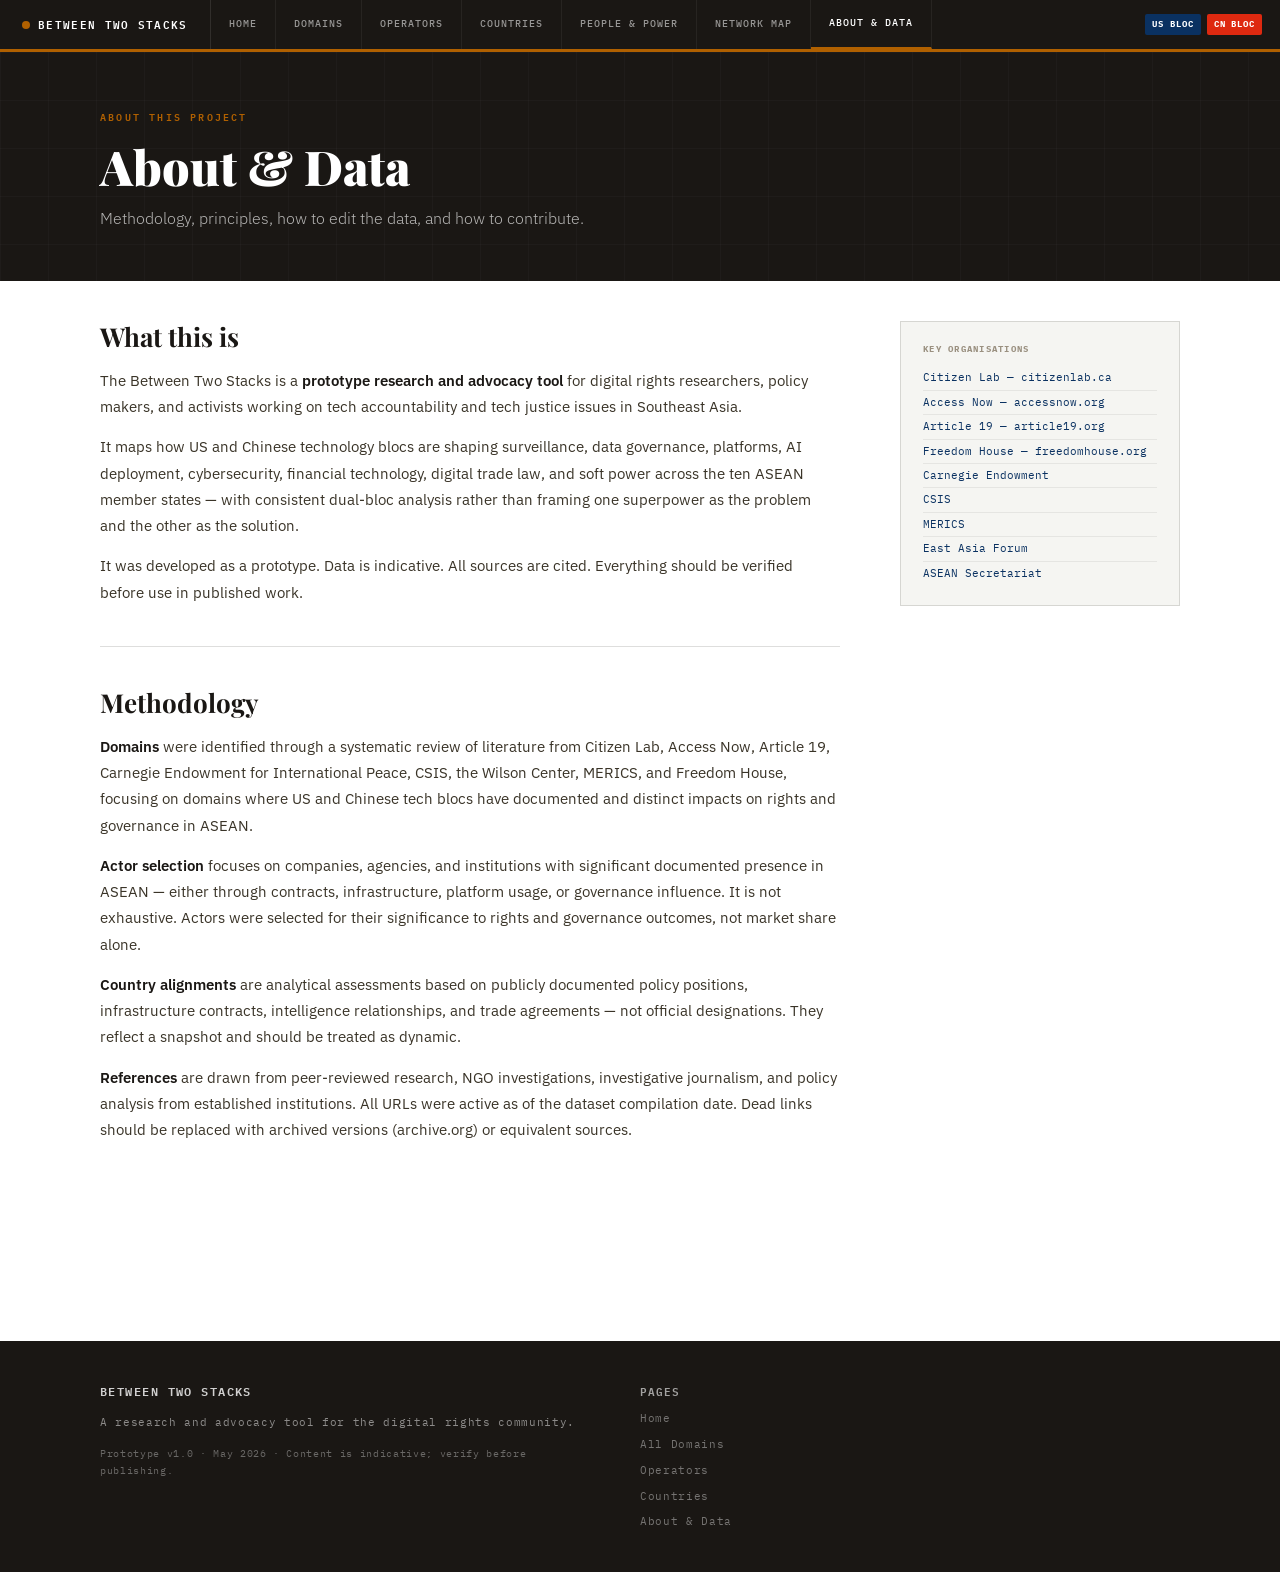
==== about.html @ 8ded8108 "Add files via upload" ====
<!DOCTYPE html>
<html lang="en">
<head>
<meta charset="UTF-8">
<meta name="viewport" content="width=device-width, initial-scale=1.0">
<title>About & Data — Between Two Stacks</title>
<link rel="stylesheet" href="style.css">
<style>
.about-section {
  max-width: 760px;
  padding: 0 0 40px;
}

.about-section h2 {
  font-family: var(--serif);
  font-size: 26px;
  font-weight: 700;
  margin-bottom: 16px;
  margin-top: 40px;
  padding-top: 40px;
  border-top: 1px solid var(--border);
  line-height: 1.2;
}

.about-section h2:first-of-type {
  margin-top: 0;
  border-top: none;
  padding-top: 0;
}

.about-section p {
  font-size: 15px;
  line-height: 1.75;
  color: var(--ink2);
  margin-bottom: 14px;
}

.about-section p strong { color: var(--ink); font-weight: 600; }

.about-section ul {
  margin: 12px 0 16px 20px;
  display: flex;
  flex-direction: column;
  gap: 6px;
}

.about-section li {
  font-size: 14px;
  line-height: 1.65;
  color: var(--ink2);
}

.about-section li strong { color: var(--ink); font-weight: 600; }

/* Code blocks */
.code-block {
  background: var(--ink);
  color: #C8B89A;
  padding: 20px 24px;
  font-family: var(--mono);
  font-size: 12px;
  line-height: 1.7;
  border-radius: 4px;
  margin: 16px 0;
  overflow-x: auto;
  white-space: pre;
}

.code-block .cm { color: rgba(255,255,255,0.35); }
.code-block .ck { color: #7eb8c9; }
.code-block .cv { color: #f0c040; }
.code-block .cs { color: #88cc88; }

/* Sidebar layout */
.about-layout {
  display: grid;
  grid-template-columns: 1fr 280px;
  gap: 60px;
  align-items: start;
}

.about-sidebar {
  position: sticky;
  top: calc(var(--nav-h) + 32px);
}

.sidebar-card {
  background: var(--bg2);
  border: 1px solid var(--border);
  padding: 20px 22px;
  margin-bottom: 3px;
}

.sidebar-card-title {
  font-family: var(--mono);
  font-size: 9px;
  font-weight: 700;
  letter-spacing: 0.14em;
  text-transform: uppercase;
  color: var(--ink4);
  margin-bottom: 10px;
}

.sidebar-link {
  display: block;
  font-family: var(--mono);
  font-size: 11px;
  color: var(--us);
  padding: 4px 0;
  text-decoration: none;
  border-bottom: 1px solid var(--border2);
  word-break: break-all;
  line-height: 1.4;
}

.sidebar-link:last-child { border-bottom: none; }
.sidebar-link:hover { text-decoration: underline; }

.sidebar-text {
  font-size: 12px;
  color: var(--ink2);
  line-height: 1.6;
}

/* Principles */
.principles-grid {
  display: grid;
  grid-template-columns: 1fr 1fr;
  gap: 3px;
  background: var(--border);
  border: 1px solid var(--border);
  margin: 16px 0;
}

.principle-item {
  background: var(--bg);
  padding: 18px 20px;
}

.principle-num {
  font-family: var(--serif);
  font-size: 32px;
  font-weight: 900;
  color: var(--bg3);
  line-height: 1;
  margin-bottom: 10px;
}

.principle-title { font-weight: 600; font-size: 14px; margin-bottom: 5px; }
.principle-desc { font-size: 13px; color: var(--ink2); line-height: 1.55; }

@media (max-width: 900px) {
  .about-layout { grid-template-columns: 1fr; }
  .about-sidebar { position: static; }
  .principles-grid { grid-template-columns: 1fr; }
}
</style>
</head>
<body>

<nav id="nav">
  <a class="nav-brand" href="index.html">
    <div class="nav-brand-dot"></div>
    Between Two Stacks
  </a>
      <div class="nav-links">
    <a class="nav-link" href="index.html">Home</a>
    <a class="nav-link" href="domains.html">Domains</a>
    <a class="nav-link" href="operators.html">Operators</a>
    <a class="nav-link" href="countries.html">Countries</a>
    <a class="nav-link" href="people.html">People &amp; Power</a>
    <a class="nav-link" href="map.html">Network Map</a>
    <a class="nav-link  active" href="about.html">About &amp; Data</a>
  </div>
  <div class="nav-pills">
    <span class="nav-pill us">US Bloc</span>
    <span class="nav-pill cn">CN Bloc</span>
  </div>
</nav>

<div class="page-hero">
  <div class="container">
    <div class="hero-eyebrow">About This Project</div>
    <h1 class="hero-title" style="font-size:clamp(28px,4vw,48px);">About &amp; Data</h1>
    <p class="hero-sub" style="font-size:16px;margin-top:14px;">Methodology, principles, how to edit the data, and how to contribute.</p>
  </div>
</div>

<main>
  <div class="container">
    <div style="padding-top:40px;"></div>
    <div class="about-layout">

      <!-- Main content -->
      <div class="about-section">

        <h2>What this is</h2>
        <p>
          The Between Two Stacks is a <strong>prototype research and advocacy tool</strong> for digital rights researchers, policy makers, and activists working on tech accountability and tech justice issues in Southeast Asia.
        </p>
        <p>
          It maps how US and Chinese technology blocs are shaping surveillance, data governance, platforms, AI deployment, cybersecurity, financial technology, digital trade law, and soft power across the ten ASEAN member states — with consistent dual-bloc analysis rather than framing one superpower as the problem and the other as the solution.
        </p>
        <p>
          It was developed as a prototype. Data is indicative. All sources are cited. Everything should be verified before use in published work.
        </p>

                        <h2>Methodology</h2>
        <p>
          <strong>Domains</strong> were identified through a systematic review of literature from Citizen Lab, Access Now, Article 19, Carnegie Endowment for International Peace, CSIS, the Wilson Center, MERICS, and Freedom House, focusing on domains where US and Chinese tech blocs have documented and distinct impacts on rights and governance in ASEAN.
        </p>
        <p>
          <strong>Actor selection</strong> focuses on companies, agencies, and institutions with significant documented presence in ASEAN — either through contracts, infrastructure, platform usage, or governance influence. It is not exhaustive. Actors were selected for their significance to rights and governance outcomes, not market share alone.
        </p>
        <p>
          <strong>Country alignments</strong> are analytical assessments based on publicly documented policy positions, infrastructure contracts, intelligence relationships, and trade agreements — not official designations. They reflect a snapshot and should be treated as dynamic.
        </p>
        <p>
          <strong>References</strong> are drawn from peer-reviewed research, NGO investigations, investigative journalism, and policy analysis from established institutions. All URLs were active as of the dataset compilation date. Dead links should be replaced with archived versions (archive.org) or equivalent sources.
        </p>
      </div>

      <!-- Sidebar -->
      <div class="about-sidebar">
        <div class="sidebar-card">
          <div class="sidebar-card-title">Key Organisations</div>
          <a class="sidebar-link" href="https://citizenlab.ca" target="_blank">Citizen Lab — citizenlab.ca</a>
          <a class="sidebar-link" href="https://www.accessnow.org" target="_blank">Access Now — accessnow.org</a>
          <a class="sidebar-link" href="https://www.article19.org" target="_blank">Article 19 — article19.org</a>
          <a class="sidebar-link" href="https://freedomhouse.org" target="_blank">Freedom House — freedomhouse.org</a>
          <a class="sidebar-link" href="https://carnegieendowment.org" target="_blank">Carnegie Endowment</a>
          <a class="sidebar-link" href="https://csis.org" target="_blank">CSIS</a>
          <a class="sidebar-link" href="https://merics.org" target="_blank">MERICS</a>
          <a class="sidebar-link" href="https://eastasiaforum.org" target="_blank">East Asia Forum</a>
          <a class="sidebar-link" href="https://asean.org" target="_blank">ASEAN Secretariat</a>
        </div>
        
      </div>

    </div>
    <div style="padding-bottom:64px;"></div>
  </div>
</main>

<footer id="footer">
  <div class="footer-inner">
    <div>
      <div class="footer-brand">Between Two Stacks</div>
      <div>A research and advocacy tool for the digital rights community.</div>
      <div class="footer-note">Prototype v1.0 · May 2026 · Content is indicative; verify before publishing.</div>
    </div>
    <div>
      <div class="footer-col-title">Pages</div>
      <div class="footer-links">
        <a class="footer-link" href="index.html">Home</a>
        <a class="footer-link" href="domains.html">All Domains</a>
        <a class="footer-link" href="operators.html">Operators</a>
        <a class="footer-link" href="countries.html">Countries</a>
        <a class="footer-link" href="about.html">About & Data</a>
      </div>
    </div>
    
  </div>
</footer>

</body>
</html>
---- style.css ----
/* ═══════════════════════════════════════════════════════
   ASEAN DIGITAL POWER WATCH — SHARED STYLES
   ═══════════════════════════════════════════════════════ */

@import url('https://fonts.googleapis.com/css2?family=Playfair+Display:ital,wght@0,400;0,600;0,900;1,400;1,600&family=IBM+Plex+Mono:wght@300;400;500;600&family=IBM+Plex+Sans:wght@300;400;500;600&display=swap');

/* ── TOKENS ──────────────────────────────── */
:root {
  --bg:         #FFFFFF;
  --bg2:        #F5F5F2;
  --bg3:        #EBEBEA;
  --ink:        #1A1714;
  --ink2:       #3A3428;
  --ink3:       #6A6050;
  --ink4:       #9A9080;
  --us:         #0A3161;
  --us-bg:      #D6E8FF;
  --us-mid:     #1558B0;
  --us-bright:  #0A3161;
  --cn:         #DE2910;
  --cn-bg:      #FFD6D2;
  --cn-mid:     #C01800;
  --cn-bright:  #DE2910;
  --amber:      #B06000;
  --amber-bg:   #FDECD0;
  --amber-bright:#F59E0B;
  --teal:       #0D7A6E;
  --teal-bg:    #C8EDE8;
  --teal-bright:#14B8A6;
  --purple:     #5B21B6;
  --purple-bg:  #E0D4F8;
  --purple-bright:#8B5CF6;
  --green:      #166534;
  --green-bg:   #CCF0DC;
  --border:     rgba(26,23,20,0.14);
  --border2:    rgba(26,23,20,0.07);
  --shadow:     0 2px 16px rgba(26,23,20,0.09);
  --shadow-lg:  0 8px 48px rgba(26,23,20,0.14);
  --mono:       'IBM Plex Mono', 'Courier New', monospace;
  --sans:       'IBM Plex Sans', system-ui, sans-serif;
  --serif:      'Playfair Display', Georgia, serif;
  --nav-h:      52px;
}

/* ── RESET ───────────────────────────────── */
*, *::before, *::after { box-sizing: border-box; margin: 0; padding: 0; }
html { scroll-behavior: smooth; font-size: 16px; }

body {
  background: var(--bg);
  color: var(--ink);
  font-family: var(--sans);
  font-weight: 400;
  line-height: 1.65;
  min-height: 100vh;
}

a { color: var(--us); text-decoration: none; }
a:hover { text-decoration: underline; }
img { max-width: 100%; display: block; }

/* ── NAV ─────────────────────────────────── */
#nav {
  position: sticky;
  top: 0;
  z-index: 200;
  height: var(--nav-h);
  background: var(--ink);
  display: flex;
  align-items: stretch;
  border-bottom: 3px solid var(--amber);
}

.nav-brand {
  font-family: var(--mono);
  font-size: 11px;
  font-weight: 600;
  letter-spacing: 0.12em;
  text-transform: uppercase;
  color: #fff;
  padding: 0 22px;
  display: flex;
  align-items: center;
  gap: 8px;
  border-right: 1px solid rgba(255,255,255,0.1);
  text-decoration: none;
  flex-shrink: 0;
}

.nav-brand:hover { background: rgba(255,255,255,0.06); text-decoration: none; }

.nav-brand-dot {
  width: 8px; height: 8px;
  border-radius: 50%;
  background: var(--amber);
  flex-shrink: 0;
}

.nav-links {
  display: flex;
  align-items: stretch;
  flex: 1;
  overflow-x: auto;
}

.nav-link {
  font-family: var(--mono);
  font-size: 10px;
  font-weight: 500;
  letter-spacing: 0.1em;
  text-transform: uppercase;
  color: rgba(255,255,255,0.55);
  padding: 0 18px;
  display: flex;
  align-items: center;
  text-decoration: none;
  border-right: 1px solid rgba(255,255,255,0.06);
  transition: all 0.15s;
  white-space: nowrap;
  flex-shrink: 0;
}

.nav-link:hover { color: #fff; background: rgba(255,255,255,0.06); text-decoration: none; }
.nav-link.active { color: #fff; border-bottom: 2px solid var(--amber); }

.nav-pills {
  margin-left: auto;
  padding: 0 18px;
  display: flex;
  align-items: center;
  gap: 6px;
  flex-shrink: 0;
}

.nav-pill {
  font-family: var(--mono);
  font-size: 9px;
  font-weight: 700;
  letter-spacing: 0.1em;
  text-transform: uppercase;
  padding: 3px 7px;
  border-radius: 2px;
}

.nav-pill.us { background: var(--us); color: #fff; }
.nav-pill.cn { background: var(--cn); color: #fff; }

/* ── LAYOUT ──────────────────────────────── */
.container      { max-width: 1160px; margin: 0 auto; padding: 0 40px; }
.container-wide { max-width: 1400px; margin: 0 auto; padding: 0 40px; }
.container-narrow { max-width: 820px; margin: 0 auto; padding: 0 40px; }

/* ── TYPOGRAPHY ──────────────────────────── */
h1 { font-family: var(--serif); font-weight: 900; line-height: 1.08; }
h2 { font-family: var(--serif); font-weight: 700; line-height: 1.18; }
h3 { font-family: var(--sans); font-weight: 600; line-height: 1.3; }

.section-label {
  font-family: var(--mono);
  font-size: 10px;
  font-weight: 600;
  letter-spacing: 0.2em;
  text-transform: uppercase;
  color: var(--ink3);
  display: flex;
  align-items: center;
  gap: 12px;
  padding: 44px 0 18px;
}

.section-label::after {
  content: '';
  flex: 1;
  height: 1px;
  background: var(--border);
}

/* ── TAGS & BADGES ───────────────────────── */
.tag {
  font-family: var(--mono);
  font-size: 9px;
  font-weight: 600;
  letter-spacing: 0.08em;
  text-transform: uppercase;
  padding: 3px 7px;
  border-radius: 2px;
  display: inline-block;
  white-space: nowrap;
}

.tag-us   { background: var(--us-bg);    color: var(--us); }
.tag-cn   { background: var(--cn-bg);    color: var(--cn); }
.tag-both { background: var(--amber-bg); color: var(--amber); }

.badge {
  font-family: var(--mono);
  font-size: 9px;
  font-weight: 700;
  letter-spacing: 0.08em;
  text-transform: uppercase;
  padding: 2px 6px;
  border-radius: 2px;
  display: inline-block;
  white-space: nowrap;
}

.badge-us   { background: var(--us);    color: #fff; }
.badge-cn   { background: var(--cn);    color: #fff; }
.badge-both { background: var(--amber); color: #fff; }

.urgency-critical { color: var(--cn); }
.urgency-high     { color: var(--amber); }
.urgency-medium   { color: var(--ink3); }

/* ── BLOC PANELS ─────────────────────────── */
.bloc-panels {
  display: grid;
  grid-template-columns: 1fr 1fr;
  gap: 3px;
  margin: 28px 0;
}

.bloc-panel {
  padding: 28px 30px;
}

.bloc-panel.us-panel {
  background: var(--us-bg);
  border-left: 4px solid var(--us);
}

.bloc-panel.cn-panel {
  background: var(--cn-bg);
  border-left: 4px solid var(--cn);
}

.bloc-panel-hdr {
  display: flex;
  align-items: center;
  gap: 10px;
  margin-bottom: 14px;
  padding-bottom: 14px;
  border-bottom: 1px solid rgba(0,0,0,0.1);
}

.bloc-flag {
  font-family: var(--mono);
  font-size: 9px;
  font-weight: 700;
  letter-spacing: 0.1em;
  text-transform: uppercase;
  padding: 3px 7px;
  border-radius: 2px;
  flex-shrink: 0;
}

.us-panel .bloc-flag { background: var(--us); color: #fff; }
.cn-panel .bloc-flag { background: var(--cn); color: #fff; }

.bloc-panel-title {
  font-family: var(--serif);
  font-size: 14px;
  font-style: italic;
  color: var(--ink2);
  line-height: 1.3;
}

.bloc-panel-body {
  font-size: 13.5px;
  line-height: 1.72;
  color: var(--ink2);
}

.bloc-panel-body p { margin-bottom: 11px; }
.bloc-panel-body p:last-child { margin-bottom: 0; }
.bloc-panel-body strong { color: var(--ink); font-weight: 600; }

/* ── TABLES ──────────────────────────────── */
.data-table {
  width: 100%;
  border-collapse: collapse;
  font-size: 13px;
  border: 1px solid var(--border);
}

.data-table thead th {
  font-family: var(--mono);
  font-size: 9.5px;
  font-weight: 600;
  letter-spacing: 0.14em;
  text-transform: uppercase;
  text-align: left;
  padding: 10px 14px;
  background: var(--ink);
  color: rgba(255,255,255,0.65);
  border-right: 1px solid rgba(255,255,255,0.08);
  white-space: nowrap;
}

.data-table tbody td {
  padding: 11px 14px;
  border-bottom: 1px solid var(--border);
  border-right: 1px solid var(--border2);
  vertical-align: top;
  line-height: 1.5;
  color: var(--ink2);
}

.data-table tbody tr:last-child td { border-bottom: none; }
.data-table tbody tr:hover td { background: var(--bg2); }
.data-table tbody td:first-child { color: var(--ink); font-weight: 500; }

/* ── REFERENCES ──────────────────────────── */
.ref-list { list-style: none; }

.ref-item {
  display: flex;
  gap: 14px;
  padding: 12px 16px;
  border-bottom: 1px solid var(--border);
  font-size: 13px;
  background: var(--bg);
  line-height: 1.55;
}

.ref-item:last-child { border-bottom: none; }

.ref-num {
  font-family: var(--mono);
  font-size: 10px;
  font-weight: 600;
  color: var(--ink4);
  flex-shrink: 0;
  min-width: 24px;
  padding-top: 1px;
}

.ref-body { flex: 1; }
.ref-title { color: var(--ink); margin-bottom: 2px; }
.ref-source { color: var(--ink3); font-size: 12px; margin-bottom: 3px; }
.ref-link { font-family: var(--mono); font-size: 11px; color: var(--us); word-break: break-all; }
.ref-link:hover { text-decoration: underline; }

/* ── ISSUE LIST ──────────────────────────── */
.issue-list { display: flex; flex-direction: column; gap: 2px; }

.issue-item {
  display: flex;
  gap: 16px;
  padding: 16px 20px;
  background: var(--bg);
  border: 1px solid var(--border);
  align-items: flex-start;
}

.issue-icon { font-size: 18px; flex-shrink: 0; margin-top: 1px; line-height: 1.4; }
.issue-title { font-weight: 600; font-size: 14px; margin-bottom: 3px; color: var(--ink); }
.issue-desc { font-size: 13px; color: var(--ink2); line-height: 1.55; }

/* ── FOOTER ──────────────────────────────── */
#footer {
  background: var(--ink);
  color: rgba(255,255,255,0.5);
  margin-top: 80px;
  padding: 40px 0;
  font-family: var(--mono);
  font-size: 11px;
  letter-spacing: 0.06em;
  line-height: 1.8;
}

.footer-inner {
  max-width: 1160px;
  margin: 0 auto;
  padding: 0 40px;
  display: grid;
  grid-template-columns: 2fr 1fr 1fr;
  gap: 40px;
}

.footer-brand {
  color: rgba(255,255,255,0.8);
  font-size: 12px;
  font-weight: 600;
  letter-spacing: 0.12em;
  text-transform: uppercase;
  margin-bottom: 10px;
}

.footer-note {
  color: rgba(255,255,255,0.35);
  font-size: 10px;
  margin-top: 12px;
  line-height: 1.7;
}

.footer-col-title {
  color: rgba(255,255,255,0.6);
  font-weight: 600;
  margin-bottom: 8px;
  text-transform: uppercase;
  letter-spacing: 0.1em;
}

.footer-links { display: flex; flex-direction: column; gap: 6px; }
.footer-link { color: rgba(255,255,255,0.4); text-decoration: none; }
.footer-link:hover { color: rgba(255,255,255,0.75); text-decoration: none; }

/* ── SEARCH / FILTER BAR ─────────────────── */
.filter-bar {
  display: flex;
  gap: 8px;
  align-items: center;
  flex-wrap: wrap;
  padding: 16px 0;
}

.filter-label {
  font-family: var(--mono);
  font-size: 10px;
  font-weight: 600;
  letter-spacing: 0.1em;
  text-transform: uppercase;
  color: var(--ink3);
  margin-right: 4px;
}

.filter-btn {
  font-family: var(--mono);
  font-size: 10px;
  font-weight: 500;
  letter-spacing: 0.08em;
  text-transform: uppercase;
  padding: 5px 12px;
  border-radius: 3px;
  border: 1px solid var(--border);
  background: var(--bg);
  color: var(--ink3);
  cursor: pointer;
  transition: all 0.15s;
}

.filter-btn:hover { background: var(--bg2); color: var(--ink); border-color: var(--ink4); }
.filter-btn.active { background: var(--ink); color: #fff; border-color: var(--ink); }
.filter-btn.active.us { background: var(--us); border-color: var(--us); }
.filter-btn.active.cn { background: var(--cn); border-color: var(--cn); }

.search-input {
  font-family: var(--mono);
  font-size: 12px;
  padding: 6px 12px;
  border: 1px solid var(--border);
  border-radius: 3px;
  background: #fff;
  color: var(--ink);
  width: 220px;
  outline: none;
}

.search-input:focus { border-color: var(--us); }

/* ── HERO SECTIONS ───────────────────────── */
.page-hero {
  background: var(--ink);
  color: #fff;
  padding: 56px 0 48px;
  position: relative;
  overflow: hidden;
}

.page-hero::before {
  content: '';
  position: absolute;
  inset: 0;
  background-image:
    linear-gradient(rgba(255,255,255,0.025) 1px, transparent 1px),
    linear-gradient(90deg, rgba(255,255,255,0.025) 1px, transparent 1px);
  background-size: 48px 48px;
  pointer-events: none;
}

.page-hero .container { position: relative; z-index: 1; }

.hero-eyebrow {
  font-family: var(--mono);
  font-size: 10px;
  font-weight: 600;
  letter-spacing: 0.22em;
  text-transform: uppercase;
  color: var(--amber);
  margin-bottom: 16px;
  opacity: 0;
  animation: fadeUp 0.6s ease 0.1s forwards;
}

.hero-title {
  font-family: var(--serif);
  font-weight: 900;
  line-height: 1.06;
  color: #fff;
  opacity: 0;
  animation: fadeUp 0.6s ease 0.25s forwards;
}

.hero-sub {
  color: rgba(255,255,255,0.68);
  line-height: 1.7;
  font-weight: 300;
  opacity: 0;
  animation: fadeUp 0.6s ease 0.4s forwards;
  margin-top: 16px;
}

/* ── ANIMATIONS ──────────────────────────── */
@keyframes fadeUp {
  from { opacity: 0; transform: translateY(14px); }
  to   { opacity: 1; transform: translateY(0); }
}

/* ── BREADCRUMB ──────────────────────────── */
.breadcrumb {
  font-family: var(--mono);
  font-size: 10px;
  letter-spacing: 0.12em;
  text-transform: uppercase;
  color: rgba(255,255,255,0.4);
  text-decoration: none;
  display: inline-flex;
  align-items: center;
  gap: 6px;
  margin-bottom: 14px;
}

.breadcrumb:hover { color: rgba(255,255,255,0.7); text-decoration: none; }

/* ── UTILITY ─────────────────────────────── */
.mt-0 { margin-top: 0 !important; }
.mb-40 { margin-bottom: 40px; }
.pb-64 { padding-bottom: 64px; }

/* ── RESPONSIVE ──────────────────────────── */
@media (max-width: 900px) {
  .container, .container-wide, .container-narrow { padding: 0 20px; }
  .bloc-panels { grid-template-columns: 1fr; }
  .footer-inner { grid-template-columns: 1fr; gap: 24px; }
}

@media (max-width: 640px) {
  .nav-pills { display: none; }
}
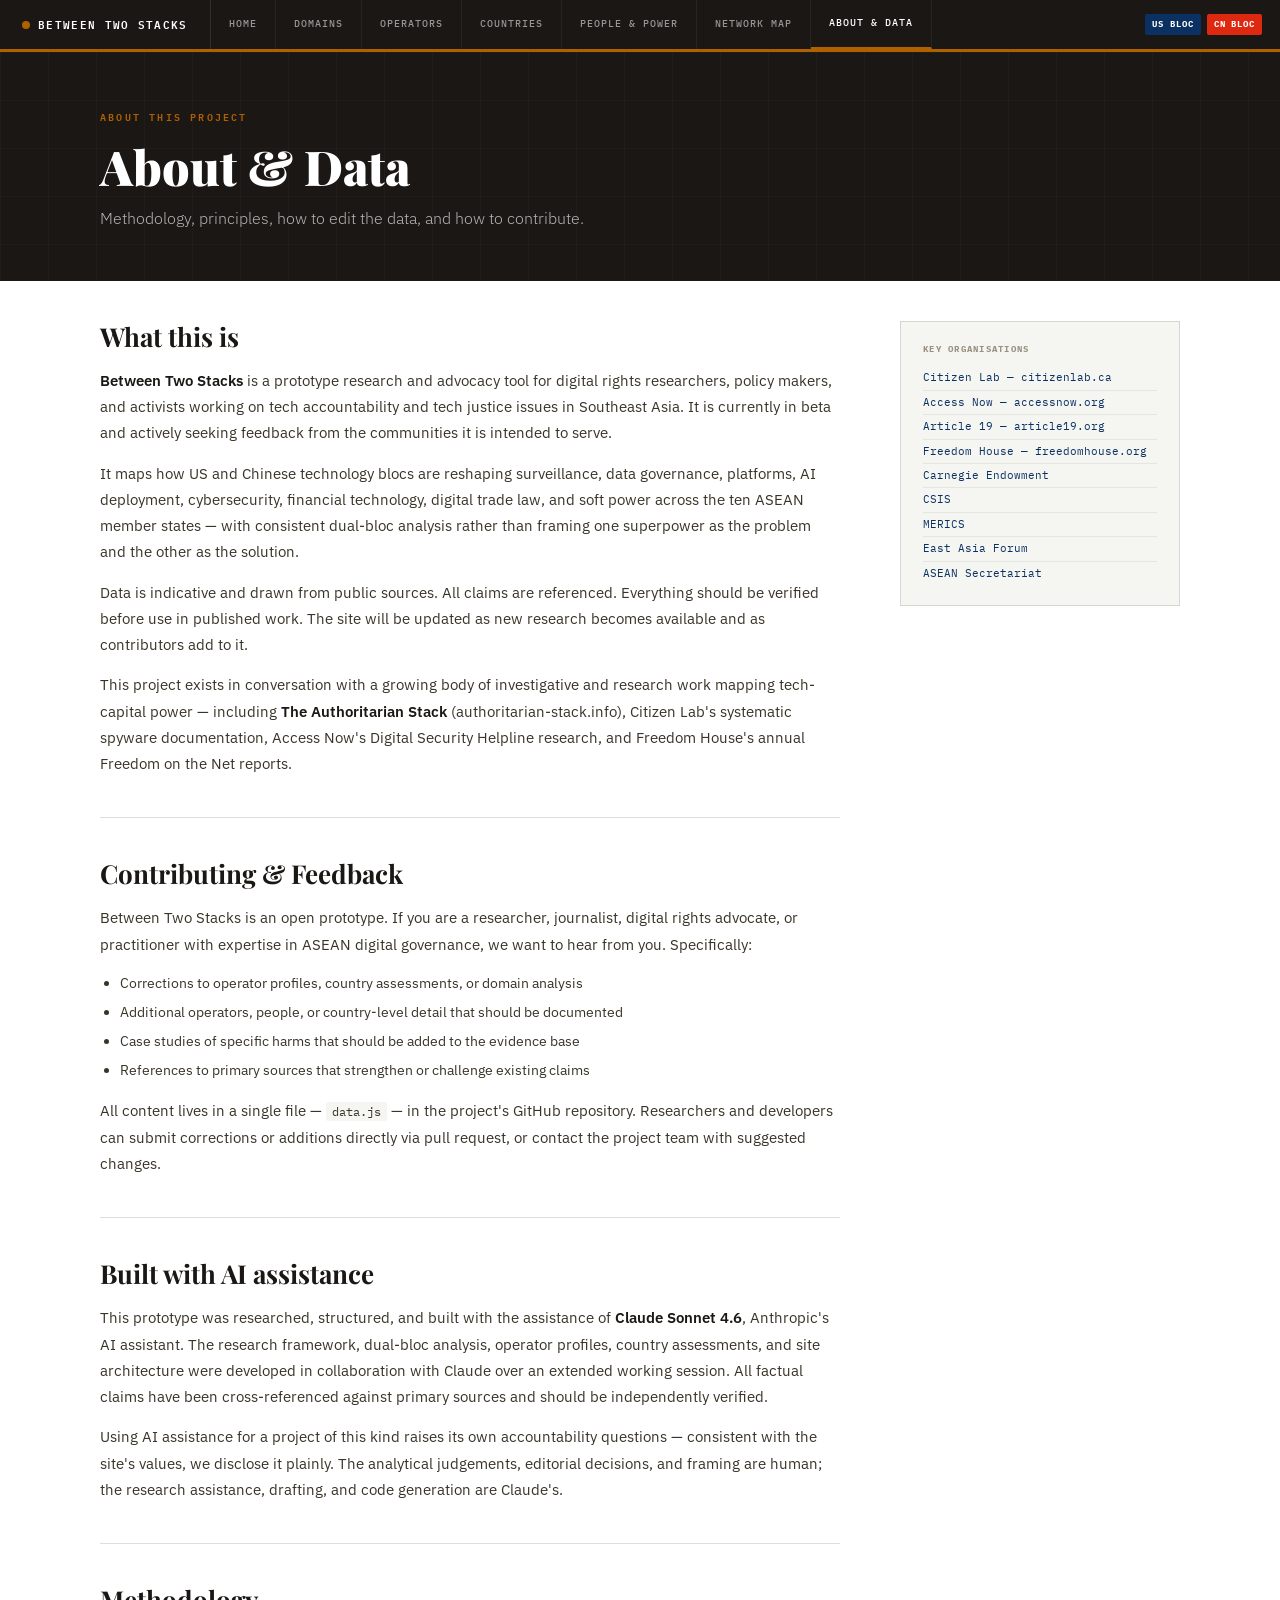
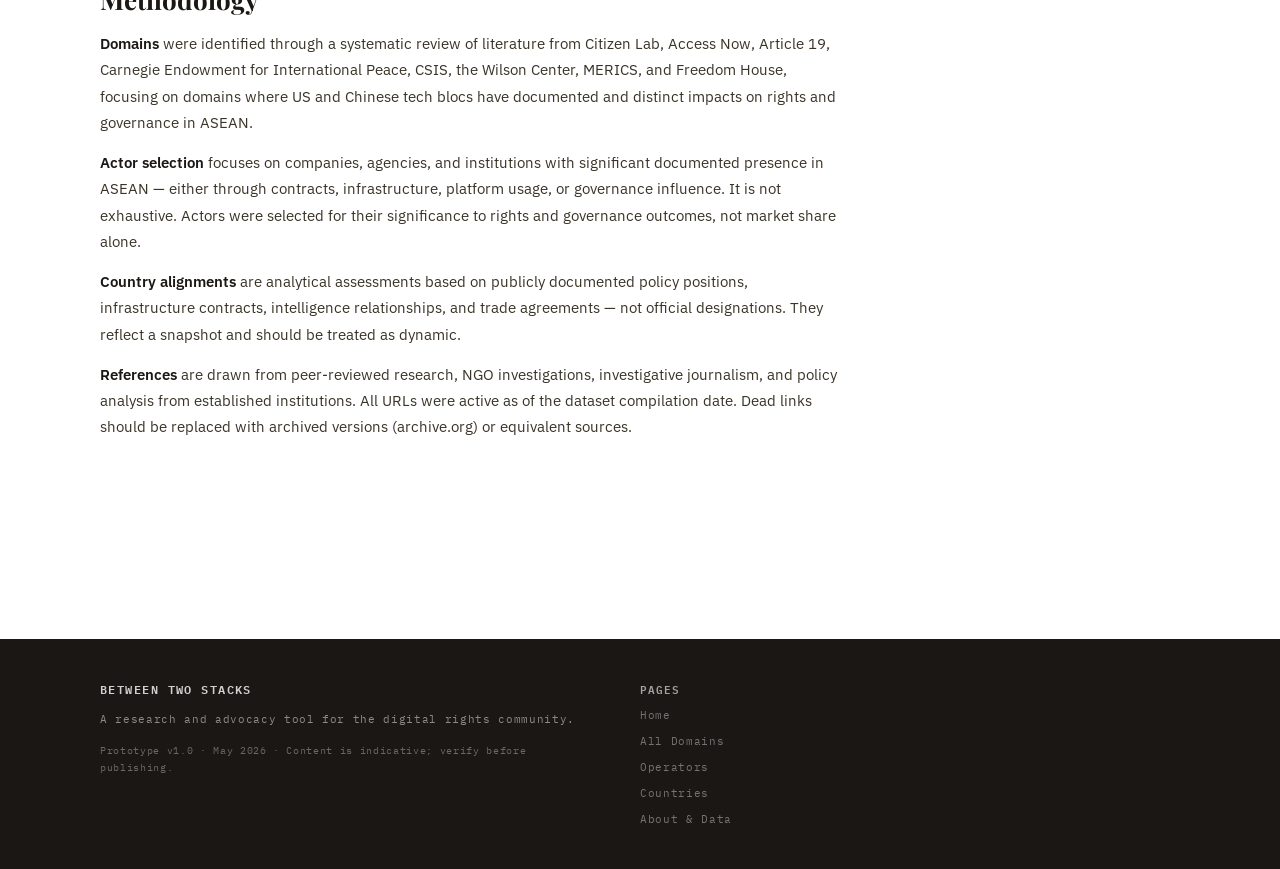
==== commit 30814da5: "Add files via upload" ====
--- a/about.html
+++ b/about.html
@@ -196,16 +196,41 @@
 
         <h2>What this is</h2>
         <p>
-          The Between Two Stacks is a <strong>prototype research and advocacy tool</strong> for digital rights researchers, policy makers, and activists working on tech accountability and tech justice issues in Southeast Asia.
-        </p>
-        <p>
-          It maps how US and Chinese technology blocs are shaping surveillance, data governance, platforms, AI deployment, cybersecurity, financial technology, digital trade law, and soft power across the ten ASEAN member states — with consistent dual-bloc analysis rather than framing one superpower as the problem and the other as the solution.
-        </p>
-        <p>
-          It was developed as a prototype. Data is indicative. All sources are cited. Everything should be verified before use in published work.
-        </p>
-
-                        <h2>Methodology</h2>
+          <strong>Between Two Stacks</strong> is a prototype research and advocacy tool for digital rights researchers, policy makers, and activists working on tech accountability and tech justice issues in Southeast Asia. It is currently in beta and actively seeking feedback from the communities it is intended to serve.
+        </p>
+        <p>
+          It maps how US and Chinese technology blocs are reshaping surveillance, data governance, platforms, AI deployment, cybersecurity, financial technology, digital trade law, and soft power across the ten ASEAN member states — with consistent dual-bloc analysis rather than framing one superpower as the problem and the other as the solution.
+        </p>
+        <p>
+          Data is indicative and drawn from public sources. All claims are referenced. Everything should be verified before use in published work. The site will be updated as new research becomes available and as contributors add to it.
+        </p>
+        <p>
+          This project exists in conversation with a growing body of investigative and research work mapping tech-capital power — including <strong>The Authoritarian Stack</strong> (authoritarian-stack.info), Citizen Lab's systematic spyware documentation, Access Now's Digital Security Helpline research, and Freedom House's annual Freedom on the Net reports.
+        </p>
+
+        <h2>Contributing &amp; Feedback</h2>
+        <p>
+          Between Two Stacks is an open prototype. If you are a researcher, journalist, digital rights advocate, or practitioner with expertise in ASEAN digital governance, we want to hear from you. Specifically:
+        </p>
+        <ul>
+          <li>Corrections to operator profiles, country assessments, or domain analysis</li>
+          <li>Additional operators, people, or country-level detail that should be documented</li>
+          <li>Case studies of specific harms that should be added to the evidence base</li>
+          <li>References to primary sources that strengthen or challenge existing claims</li>
+        </ul>
+        <p>
+          All content lives in a single file — <code style="font-family:var(--mono);font-size:12px;background:var(--bg2);padding:2px 6px;border-radius:2px;">data.js</code> — in the project's GitHub repository. Researchers and developers can submit corrections or additions directly via pull request, or contact the project team with suggested changes.
+        </p>
+
+        <h2>Built with AI assistance</h2>
+        <p>
+          This prototype was researched, structured, and built with the assistance of <strong>Claude Sonnet 4.6</strong>, Anthropic's AI assistant. The research framework, dual-bloc analysis, operator profiles, country assessments, and site architecture were developed in collaboration with Claude over an extended working session. All factual claims have been cross-referenced against primary sources and should be independently verified.
+        </p>
+        <p>
+          Using AI assistance for a project of this kind raises its own accountability questions — consistent with the site's values, we disclose it plainly. The analytical judgements, editorial decisions, and framing are human; the research assistance, drafting, and code generation are Claude's.
+        </p>
+
+        <h2>Methodology</h2>
         <p>
           <strong>Domains</strong> were identified through a systematic review of literature from Citizen Lab, Access Now, Article 19, Carnegie Endowment for International Peace, CSIS, the Wilson Center, MERICS, and Freedom House, focusing on domains where US and Chinese tech blocs have documented and distinct impacts on rights and governance in ASEAN.
         </p>
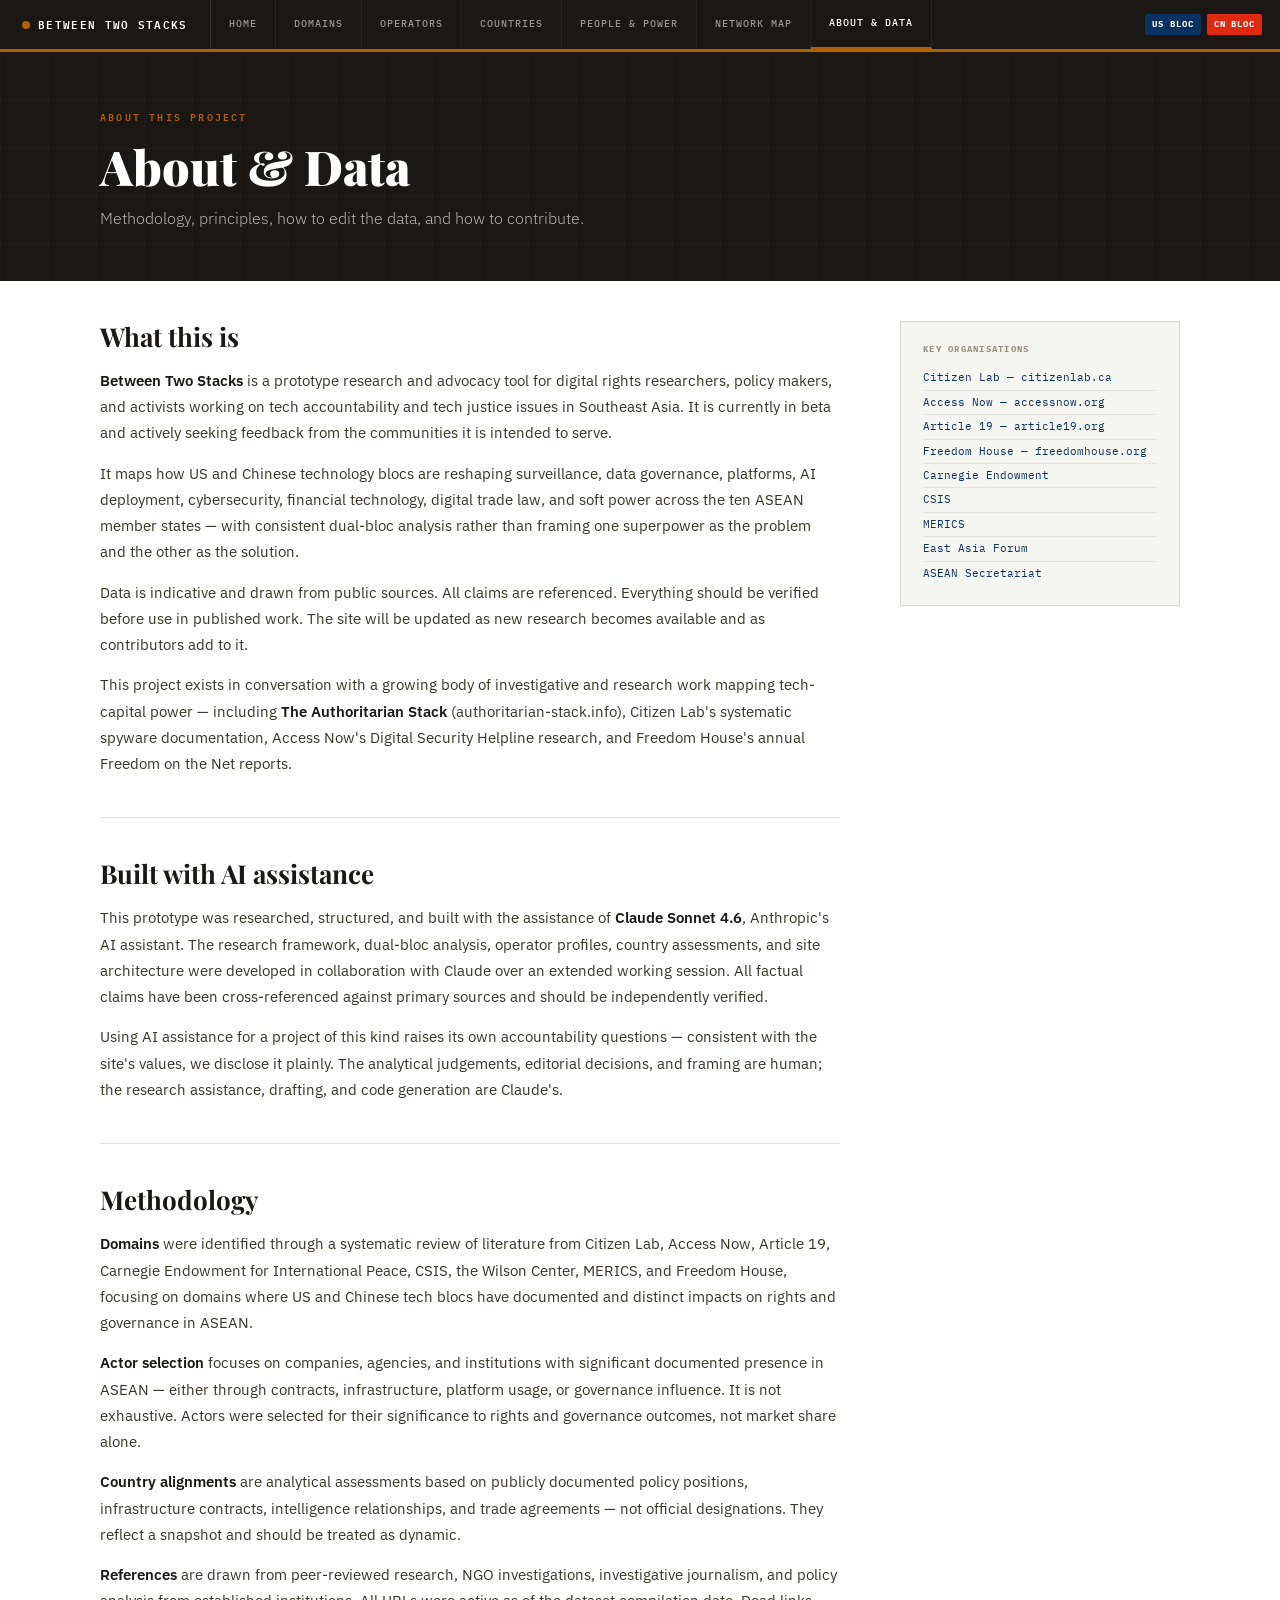
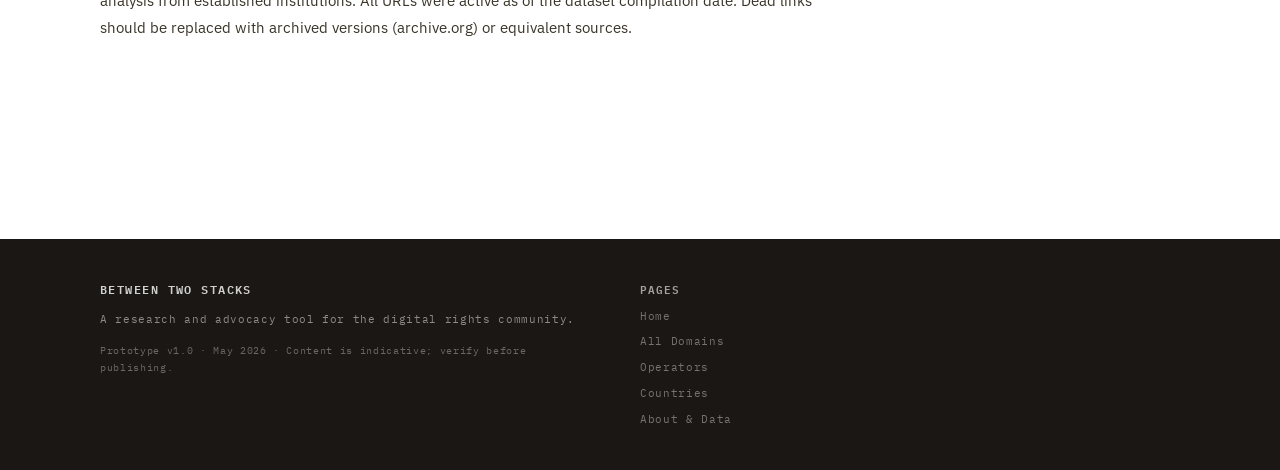
==== commit 13a6ccff: "Add files via upload" ====
--- a/about.html
+++ b/about.html
@@ -206,20 +206,6 @@
         </p>
         <p>
           This project exists in conversation with a growing body of investigative and research work mapping tech-capital power — including <strong>The Authoritarian Stack</strong> (authoritarian-stack.info), Citizen Lab's systematic spyware documentation, Access Now's Digital Security Helpline research, and Freedom House's annual Freedom on the Net reports.
-        </p>
-
-        <h2>Contributing &amp; Feedback</h2>
-        <p>
-          Between Two Stacks is an open prototype. If you are a researcher, journalist, digital rights advocate, or practitioner with expertise in ASEAN digital governance, we want to hear from you. Specifically:
-        </p>
-        <ul>
-          <li>Corrections to operator profiles, country assessments, or domain analysis</li>
-          <li>Additional operators, people, or country-level detail that should be documented</li>
-          <li>Case studies of specific harms that should be added to the evidence base</li>
-          <li>References to primary sources that strengthen or challenge existing claims</li>
-        </ul>
-        <p>
-          All content lives in a single file — <code style="font-family:var(--mono);font-size:12px;background:var(--bg2);padding:2px 6px;border-radius:2px;">data.js</code> — in the project's GitHub repository. Researchers and developers can submit corrections or additions directly via pull request, or contact the project team with suggested changes.
         </p>
 
         <h2>Built with AI assistance</h2>
